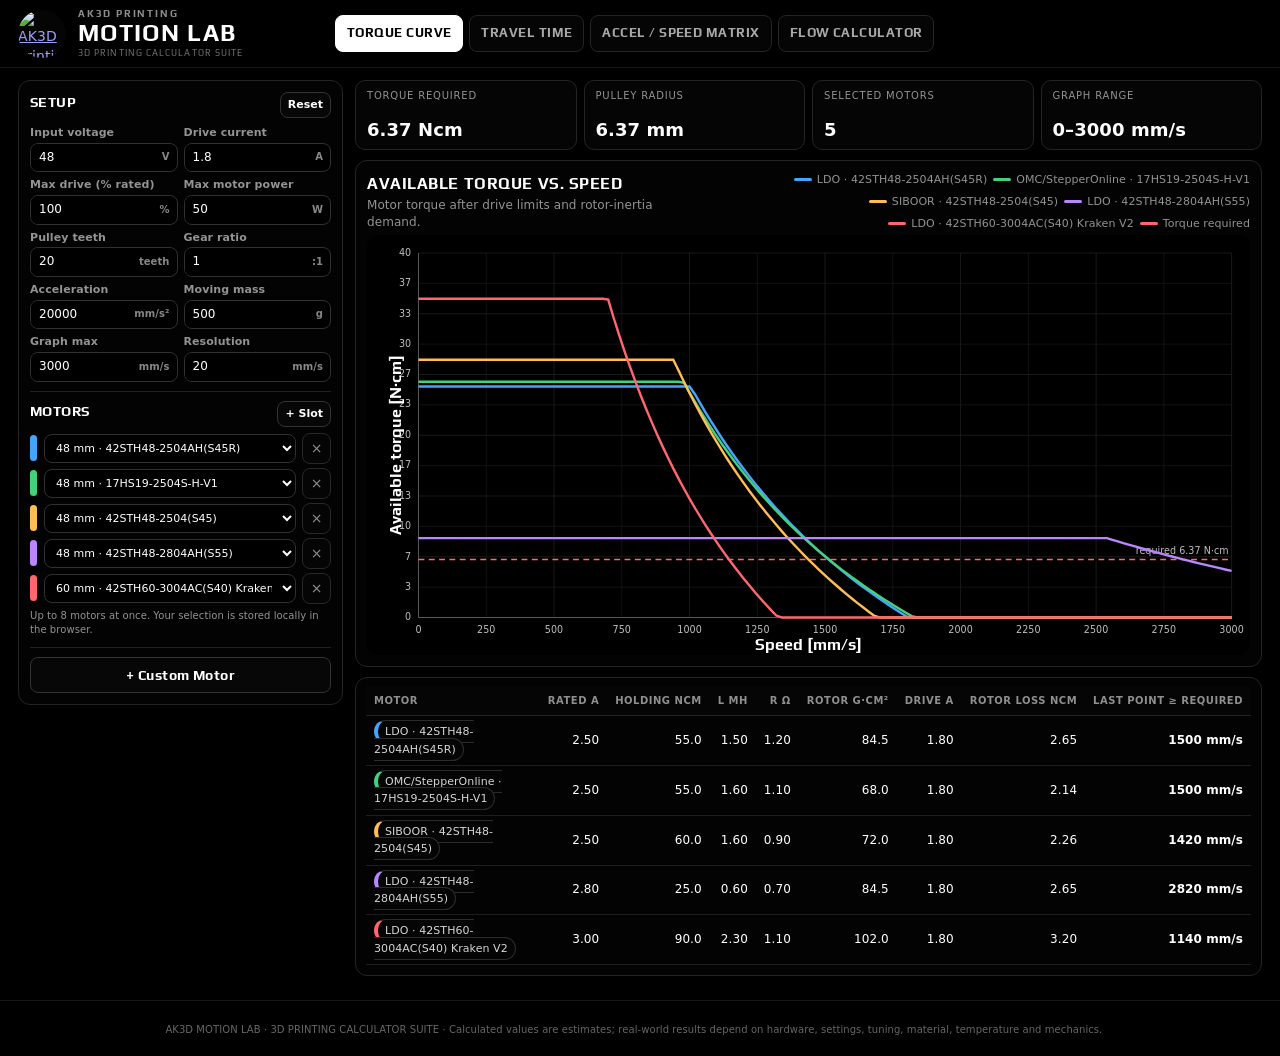
==== app.html @ 446c082b "Add development preview landing page" ====
<!doctype html>
<html lang="en">
<head>
  <meta charset="utf-8">
  <meta name="viewport" content="width=device-width,initial-scale=1">
  <meta name="color-scheme" content="dark">
  <meta name="description" content="AK3D Motion Lab – a 3D printing calculator suite for stepper torque, travel time, acceleration/speed margin and volumetric flow.">
  <title>AK3D Motion Lab · 3D Printing Calculator Suite</title>
  <link rel="stylesheet" href="styles.css">
  <link rel="stylesheet" href="flow.css">
  <script defer src="motors.js"></script>
  <script defer src="preload.js"></script>
  <script defer src="app.js"></script>
  <script defer src="community.js"></script>
  <script defer src="flow.js"></script>
</head>
<body>
  <header class="topbar">
    <a class="brandmark" href="https://github.com/Kamseder" target="_blank" rel="noopener" aria-label="AK3D Printing on GitHub">
      <img src="https://avatars.githubusercontent.com/u/147354500?v=4" alt="AK3D Printing logo">
    </a>
    <div class="brandtext">
      <span>AK3D PRINTING · CALCULATOR SUITE</span>
      <h1>Motion Lab</h1>
    </div>
    <nav class="tabs" aria-label="Motion Lab sections">
      <button class="tab active" data-tab="torque">Torque Curve</button>
      <button class="tab" data-tab="travel">Travel Time</button>
      <button class="tab" data-tab="matrix">Accel / Speed Matrix</button>
      <button class="tab" data-tab="flow">Flow Calculator</button>
    </nav>
  </header>

  <main class="page">
    <section id="tab-torque" class="tab-panel active">
      <div class="layout">
        <aside class="card sidebar">
          <div class="section-head"><h2>Setup</h2><button id="resetSetup" class="ghost small">Reset</button></div>
          <div class="field-grid">
            <label><span>Input voltage</span><div class="input-unit"><input id="voltage" type="number" value="48" step="1"><b>V</b></div></label>
            <label><span>Drive current</span><div class="input-unit"><input id="driveCurrent" type="number" value="1.8" step="0.1"><b>A</b></div></label>
            <label><span>Max drive</span><div class="input-unit"><input id="drivePercent" type="number" value="100" step="5"><b>%</b></div></label>
            <label><span>Max motor power</span><div class="input-unit"><input id="maxPower" type="number" value="50" step="5"><b>W</b></div></label>
            <label><span>Pulley</span><div class="input-unit"><input id="pulley" type="number" value="20" step="1"><b>T</b></div></label>
            <label><span>Gear ratio</span><div class="input-unit"><input id="gear" type="number" value="1" step="0.1"><b>:1</b></div></label>
            <label><span>Acceleration</span><div class="input-unit"><input id="accel" type="number" value="20000" step="1000"><b>mm/s²</b></div></label>
            <label><span>Moving mass</span><div class="input-unit"><input id="mass" type="number" value="500" step="10"><b>g</b></div></label>
            <label><span>Graph max</span><div class="input-unit"><input id="maxSpeed" type="number" value="3000" step="100"><b>mm/s</b></div></label>
            <label><span>Resolution</span><div class="input-unit"><input id="resolution" type="number" value="20" step="10"><b>mm/s</b></div></label>
          </div>

          <div class="divider"></div>
          <div class="section-head"><h2>Motors</h2><button id="addMotorSlot" class="ghost small">+ Slot</button></div>
          <div id="motorSlots" class="motor-slots"></div>
          <p class="hint">Up to 8 motors. Selections are stored locally in your browser.</p>

          <div class="divider"></div>
          <button id="customToggle" class="ghost full">+ Custom Motor</button>
          <div id="customMotor" class="custom-box hidden">
            <div class="field-grid compact">
              <label class="wide"><span>Name</span><input id="cName" placeholder="e.g. AK Test 2504"></label>
              <label><span>Rated current</span><input id="cCurrent" type="number" value="2.5" step="0.1"></label>
              <label><span>Holding torque N·cm</span><input id="cTorque" type="number" value="55" step="1"></label>
              <label><span>Inductance mH</span><input id="cInduct" type="number" value="1.5" step="0.1"></label>
              <label><span>Resistance Ω</span><input id="cRes" type="number" value="1.2" step="0.1"></label>
              <label><span>Rotor inertia g·cm²</span><input id="cInertia" type="number" value="80" step="1"></label>
              <label><span>Step angle °</span><input id="cStep" type="number" value="1.8" step="0.1"></label>
            </div>
            <button id="addCustom" class="primary full">Add custom motor</button>
          </div>
        </aside>

        <div class="content-stack">
          <div class="metrics">
            <div class="metric"><span>Torque required</span><strong id="metricTorque">–</strong></div>
            <div class="metric"><span>Pulley radius</span><strong id="metricRadius">–</strong></div>
            <div class="metric"><span>Selected motors</span><strong id="metricCount">–</strong></div>
            <div class="metric"><span>Graph range</span><strong id="metricRange">–</strong></div>
          </div>

          <section class="card chart-card">
            <div class="card-title-row">
              <div><h2>Available torque vs. speed</h2><p>Motor torque after drive limits and rotor-inertia demand.</p></div>
              <div id="legend" class="legend"></div>
            </div>
            <div class="chart-wrap"><svg id="torqueChart" viewBox="0 0 1200 560" preserveAspectRatio="none"></svg><div id="tooltip" class="tooltip"></div></div>
          </section>

          <details class="card table-card motor-details">
            <summary>Motor details</summary>
            <div class="table-scroll"><table><thead><tr><th>Motor</th><th>Rated A</th><th>Holding Ncm</th><th>L mH</th><th>R Ω</th><th>Rotor g·cm²</th><th>Drive A</th><th>Rotor loss Ncm</th><th>Last point ≥ required</th></tr></thead><tbody id="motorResults"></tbody></table></div>
          </details>
        </div>
      </div>
    </section>

    <section id="tab-travel" class="tab-panel">
      <div class="tool-grid travel-layout">
        <section class="card tool-card">
          <div class="card-title-row"><div><h2>Travel Time Calculator</h2><p>Rest-to-rest move: accelerate → cruise if possible → decelerate.</p></div></div>
          <div class="travel-top">
            <label><span>Travel distance</span><div class="input-unit"><input id="travelDistance" type="number" value="75" step="1"><b>mm</b></div></label>
            <div class="preset-row"><button data-distance="10">10</button><button data-distance="25">25</button><button data-distance="50">50</button><button data-distance="75" class="active">75</button><button data-distance="100">100</button><button data-distance="150">150</button></div>
          </div>
          <div id="travelProfiles" class="travel-profiles"></div>
          <button id="addTravelProfile" class="ghost">+ Profile</button>
        </section>

        <section class="card tool-card travel-results-card">
          <div class="card-title-row"><div><h2>Results</h2><p>Fastest profile is the baseline.</p></div></div>
          <div class="table-scroll"><table class="travel-results"><thead><tr><th>Profile</th><th>Time</th><th class="travel-hide">Type</th><th>Peak</th><th class="travel-hide">Vmax distance</th><th>Δ</th></tr></thead><tbody id="travelResults"></tbody></table></div>
          <div class="travel-explain" id="travelExplain"></div>
        </section>
      </div>
    </section>

    <section id="tab-matrix" class="tab-panel">
      <div class="tool-grid matrix-layout">
        <aside class="card tool-card matrix-controls">
          <div class="card-title-row"><div><h2>Accel / Speed Matrix</h2><p>Theoretical torque margin across a speed/acceleration grid.</p></div></div>
          <label><span>Matrix motor</span><select id="matrixMotor"></select></label>
          <div class="field-grid matrix-inputs">
            <label><span>Speed min</span><input id="matrixSpeedMin" type="number" value="500" step="100"></label>
            <label><span>Speed max</span><input id="matrixSpeedMax" type="number" value="1500" step="100"></label>
            <label><span>Speed step</span><input id="matrixSpeedStep" type="number" value="100" step="20"></label>
            <label><span>Accel min</span><input id="matrixAccelMin" type="number" value="30000" step="5000"></label>
            <label><span>Accel max</span><input id="matrixAccelMax" type="number" value="150000" step="5000"></label>
            <label><span>Accel step</span><input id="matrixAccelStep" type="number" value="10000" step="5000"></label>
          </div>
          <div class="matrix-legend"><span class="heat strong">+50%</span><span class="heat good">+20%</span><span class="heat tight">0…20%</span><span class="heat fail">FAIL</span></div>
          <p class="hint">Margin = available torque / required torque − 1. This is a simulation, not a guaranteed skip predictor.</p>
        </aside>

        <section class="card tool-card matrix-card">
          <div id="matrixSummary" class="matrix-summary"></div>
          <div id="matrixTable" class="matrix-scroll"></div>
        </section>
      </div>
    </section>

    <section id="tab-flow" class="tab-panel">
      <div class="flow-stack">
        <div class="metrics flow-metrics">
          <div class="metric"><span>Required flow</span><strong id="flowRequired">–</strong></div>
          <div class="metric"><span>Max speed @ flow limit</span><strong id="flowMaxSpeed">–</strong></div>
          <div class="metric"><span>Flow load</span><strong id="flowLoad">–</strong></div>
          <div class="metric"><span>Filament speed</span><strong id="flowFilamentSpeed">–</strong></div>
        </div>

        <div class="tool-grid flow-layout">
          <aside class="card tool-card flow-controls">
            <div class="card-title-row"><div><h2>Volumetric Flow Calculator</h2><p>Convert print speed to flow rate and your hotend flow limit back to maximum print speed.</p></div></div>

            <div class="field-grid">
              <label><span>Nozzle diameter</span><div class="input-unit"><input id="flowNozzle" type="number" value="0.4" step="0.05" min="0.1"><b>mm</b></div></label>
              <label><span>Line width</span><div class="input-unit"><input id="flowLineWidth" type="number" value="0.4" step="0.01" min="0.05"><b>mm</b></div></label>
              <label><span>Layer height</span><div class="input-unit"><input id="flowLayerHeight" type="number" value="0.20" step="0.01" min="0.01"><b>mm</b></div></label>
              <label><span>Print speed</span><div class="input-unit"><input id="flowSpeed" type="number" value="300" step="10" min="1"><b>mm/s</b></div></label>
              <label><span>Hotend max flow</span><div class="input-unit"><input id="flowMax" type="number" value="42.5" step="0.5" min="0.1"><b>mm³/s</b></div></label>
              <label><span>Filament diameter</span><div class="input-unit"><input id="flowFilament" type="number" value="1.75" step="0.01" min="0.5"><b>mm</b></div></label>
            </div>

            <div class="flow-presets">
              <span>Nozzle presets</span>
              <div class="flow-preset-row">
                <button data-flow-nozzle="0.2">0.2</button><button data-flow-nozzle="0.4">0.4</button><button data-flow-nozzle="0.5">0.5</button><button data-flow-nozzle="0.6">0.6</button><button data-flow-nozzle="0.8">0.8</button><button data-flow-nozzle="1.0">1.0</button>
              </div>
            </div>

            <div class="flow-presets">
              <span>Quick flow limits</span>
              <div class="flow-preset-row">
                <button data-flow-max="20">20</button><button data-flow-max="30">30</button><button data-flow-max="40">40</button><button data-flow-max="42.5">42.5</button><button data-flow-max="50">50</button><button data-flow-max="60">60</button>
              </div>
            </div>

            <div class="flow-actions">
              <button id="flowAutoWidth" class="ghost">Auto line width</button>
              <button id="flowUseMax" class="primary">Set speed to max flow</button>
              <button id="flowReset" class="ghost full-row">Reset flow calculator</button>
            </div>
          </aside>

          <section class="card tool-card flow-table-card">
            <div class="card-title-row"><div><h2>Flow headroom</h2><p>Current combination plus a layer-height speed reference at the entered hotend limit.</p></div></div>
            <div id="flowStatus" class="flow-status"></div>
            <div id="flowDetail" class="flow-detail"></div>
            <p id="flowWarnings" class="flow-warning"></p>
            <div class="table-scroll">
              <table>
                <thead><tr><th>Layer height</th><th>Flow @ current speed</th><th>Max speed @ flow limit</th><th>Flow load</th></tr></thead>
                <tbody id="flowTableBody"></tbody>
              </table>
            </div>
            <p class="hint">The calculator uses geometric extrusion volume. Real hotend limits still depend on material, temperature, nozzle geometry, heater power and acceptable extrusion quality.</p>
          </section>
        </div>
      </div>
    </section>
  </main>

  <footer><b>AK3D Motion Lab</b> · 3D Printing Calculator Suite · Real-world results may vary with hardware, tuning, material, temperature and mechanics.</footer>
</body>
</html>
---- styles.css ----
:root{--bg:#000;--panel:#080808;--panel2:#0d0d0d;--line:#282828;--line2:#3a3a3a;--text:#fff;--muted:#989898;--accent:#fff;--good:#43d17d;--warn:#ffbd54;--danger:#ff6670;--shadow:0 14px 40px rgba(0,0,0,.45)}
*{box-sizing:border-box}html{scroll-behavior:smooth;background:#000}body{margin:0;background:#000;color:var(--text);font:13px/1.38 Inter,ui-sans-serif,system-ui,-apple-system,BlinkMacSystemFont,"Segoe UI",sans-serif}button,input,select{font:inherit}button{cursor:pointer}
.topbar{max-width:1600px;min-height:68px;margin:auto;padding:9px 18px;display:flex;align-items:center;gap:12px;border-bottom:1px solid #181818}.brandmark{display:block;width:48px;height:48px;flex:0 0 48px;border-radius:50%;overflow:hidden;background:#050505}.brandmark img{display:block;width:100%;height:100%;object-fit:cover}.brandtext{min-width:210px}.brandtext span{display:block;color:#8d8d8d;font-size:9px;font-weight:800;letter-spacing:.18em;margin-bottom:1px}.brandtext h1{margin:0;color:#fff;font-size:20px;line-height:1.05;letter-spacing:-.025em}.tabs{margin-left:auto;display:flex;gap:6px;overflow:auto;padding:0}.tab{border:1px solid #303030;background:#050505;color:#aaa;padding:8px 11px;border-radius:8px;font-weight:750;white-space:nowrap}.tab:hover{color:#fff;border-color:#555}.tab.active{background:#fff;color:#000;border-color:#fff}
.page{max-width:1600px;margin:auto;padding:12px 18px 24px}.tab-panel{display:none}.tab-panel.active{display:block}.layout{display:grid;grid-template-columns:325px minmax(0,1fr);gap:12px}.content-stack{display:grid;gap:10px;min-width:0;align-content:start}.card{background:#070707;border:1px solid var(--line);border-radius:12px;box-shadow:var(--shadow)}.sidebar{padding:12px;position:sticky;top:8px;align-self:start;max-height:calc(100vh - 94px);overflow:auto}.section-head,.card-title-row{display:flex;align-items:flex-start;justify-content:space-between;gap:10px}.section-head h2,.card-title-row h2{margin:0;font-size:14px}.card-title-row p{margin:2px 0 0;color:var(--muted);font-size:10px}.field-grid{display:grid;grid-template-columns:1fr 1fr;gap:7px;margin-top:9px}.field-grid.compact{gap:7px}.field-grid .wide{grid-column:1/-1}label>span{display:block;color:#8f8f8f;font-size:10px;font-weight:650;margin-bottom:3px}input,select{width:100%;background:#000;color:#fff;border:1px solid #303030;border-radius:8px;padding:7px 8px;outline:none}input:focus,select:focus{border-color:#777;box-shadow:0 0 0 2px rgba(255,255,255,.08)}.input-unit{display:grid;grid-template-columns:1fr auto;align-items:center;border:1px solid #303030;border-radius:8px;background:#000;overflow:hidden}.input-unit:focus-within{border-color:#777;box-shadow:0 0 0 2px rgba(255,255,255,.08)}.input-unit input{border:0;border-radius:0;box-shadow:none!important;min-width:0}.input-unit b{color:#777;font-size:9px;padding-right:7px}.divider{height:1px;background:#222;margin:11px 0}.ghost,.primary{border:1px solid #383838;background:#0a0a0a;color:#fff;border-radius:8px;padding:7px 9px;font-weight:750}.ghost:hover{background:#151515}.primary{background:#fff;border-color:#fff;color:#000}.small{padding:4px 7px;font-size:10px}.full{width:100%}.motor-slots{display:grid;gap:5px;margin-top:7px}.motor-slot{display:grid;grid-template-columns:8px minmax(0,1fr) 29px;gap:6px;align-items:center}.motor-color{width:7px;height:26px;border-radius:4px}.motor-slot select{font-size:11px;min-width:0;padding:6px 7px}.remove-slot{border:1px solid #303030;background:#050505;color:#777;border-radius:8px;height:31px}.remove-slot:hover{color:var(--danger);border-color:#66333a}.hint{color:#777;font-size:10px;margin:6px 0 0}.custom-box{margin-top:7px;padding:8px;border:1px solid #222;border-radius:9px;background:#030303}.hidden{display:none!important}
.metrics{display:grid;grid-template-columns:repeat(4,minmax(0,1fr));gap:7px}.metric{background:#070707;border:1px solid #252525;border-radius:10px;padding:9px 11px}.metric span{color:#777;text-transform:uppercase;font-size:8px;letter-spacing:.08em}.metric strong{display:block;font-size:17px;margin-top:1px}.chart-card,.table-card,.tool-card{padding:11px}.legend{display:flex;gap:6px;flex-wrap:wrap;justify-content:flex-end;max-width:62%}.legend-item{display:inline-flex;align-items:center;gap:4px;color:#999;font-size:9px}.swatch{width:15px;height:3px;border-radius:4px}.chart-wrap{position:relative;margin-top:3px}.chart-wrap svg{display:block;width:100%;height:min(51vh,420px);min-height:335px}.chart-wrap svg text{fill:#bdbdbd}.gridline{stroke:#292929;stroke-width:1}.axis{stroke:#686868;stroke-width:1.1}.req{stroke:var(--danger);stroke-width:2;stroke-dasharray:8 6}.curve{fill:none;stroke-width:2.4;vector-effect:non-scaling-stroke}.hover-line{stroke:#aaa;stroke-width:1;stroke-dasharray:3 4;opacity:0}.tooltip{position:absolute;display:none;pointer-events:none;background:#050505;border:1px solid #444;border-radius:8px;padding:7px 9px;box-shadow:var(--shadow);font-size:11px;z-index:3;min-width:195px}.table-scroll,.matrix-scroll{overflow:auto;margin-top:7px}table{border-collapse:collapse;width:100%;min-width:0}th,td{padding:7px 8px;border-bottom:1px solid #222;text-align:right;white-space:nowrap}th:first-child,td:first-child{text-align:left}th{font-size:9px;text-transform:uppercase;letter-spacing:.05em;color:#777;background:#070707;position:sticky;top:0;z-index:1}td:first-child{white-space:normal}.badge{border:1px solid #333;background:#080808;border-radius:999px;padding:4px 7px;font-size:10px;color:#ccc}.motor-details{padding:0;overflow:hidden}.motor-details summary{cursor:pointer;list-style:none;padding:9px 11px;color:#aaa;font-size:10px;font-weight:750;text-transform:uppercase;letter-spacing:.08em}.motor-details summary::-webkit-details-marker{display:none}.motor-details summary:before{content:"+";display:inline-block;width:16px;color:#fff}.motor-details[open] summary:before{content:"−"}.motor-details .table-scroll{margin:0;border-top:1px solid #222}.motor-details table{min-width:850px}
.tool-grid{display:grid;grid-template-columns:minmax(0,1.05fr) minmax(0,.95fr);gap:12px}.travel-top{display:flex;align-items:end;gap:10px;flex-wrap:wrap;margin-top:9px}.travel-top label{min-width:150px}.preset-row{display:flex;gap:4px;flex-wrap:wrap}.preset-row button{border:1px solid #333;background:#050505;color:#999;border-radius:7px;padding:6px 8px}.preset-row button.active{color:#000;background:#fff;border-color:#fff}.travel-profiles{display:grid;gap:6px;margin:10px 0}.travel-profile{display:grid;grid-template-columns:8px minmax(95px,1.1fr) .8fr 1fr 30px;gap:6px;align-items:end}.travel-profile .motor-color{height:30px}.travel-explain{margin-top:9px;padding:9px;border:1px solid #252525;background:#030303;border-radius:8px;color:#888;font-size:10px}.travel-explain b{color:#fff}.travel-results-card .table-scroll{overflow:visible}.travel-results{table-layout:fixed}.travel-results th,.travel-results td{padding:8px 6px}.travel-results th:nth-child(1),.travel-results td:nth-child(1){width:38%}.travel-results th:nth-child(2),.travel-results td:nth-child(2){width:22%}.travel-results th:nth-child(4),.travel-results td:nth-child(4){width:24%}.travel-results th:nth-child(6),.travel-results td:nth-child(6){width:16%}.travel-results th:nth-child(3),.travel-results td:nth-child(3),.travel-results th:nth-child(5),.travel-results td:nth-child(5){display:none}
.matrix-layout{grid-template-columns:300px minmax(0,1fr)}.matrix-controls{align-self:start;position:sticky;top:8px}.matrix-inputs{margin-top:9px}.matrix-legend{display:flex;gap:5px;flex-wrap:wrap;margin-top:10px}.heat{border-radius:6px;padding:3px 6px;font-size:9px;font-weight:800}.heat.strong,.cell-strong{background:rgba(67,209,125,.24);color:#93f2b4}.heat.good,.cell-good{background:rgba(68,165,255,.20);color:#a6d6ff}.heat.tight,.cell-tight{background:rgba(255,189,84,.20);color:#ffd287}.heat.fail,.cell-fail{background:rgba(255,102,112,.20);color:#ff9da4}.matrix-card{min-width:0}.matrix-summary{display:flex;gap:5px;flex-wrap:wrap}.summary-chip{border:1px solid #292929;border-radius:8px;padding:5px 7px;background:#030303;color:#888;font-size:9px}.summary-chip b{color:#fff}.matrix-table{min-width:max-content}.matrix-table th,.matrix-table td{text-align:center;min-width:68px;padding:6px 6px}.matrix-table th:first-child{position:sticky;left:0;z-index:3;background:#070707}.matrix-table td:first-child{position:sticky;left:0;background:#070707;z-index:2;font-weight:800}.matrix-table td{font-size:10px}.matrix-table td small{display:block;opacity:.72;margin-top:1px}.passmark{font-weight:900}footer{max-width:1600px;margin:auto;padding:0 18px 18px;color:#666;font-size:9px}footer b{color:#aaa}
@media(max-width:1050px){.topbar{flex-wrap:wrap}.tabs{width:100%;margin-left:60px}.layout,.tool-grid,.matrix-layout{grid-template-columns:1fr}.sidebar,.matrix-controls{position:static;max-height:none}.legend{max-width:100%;justify-content:flex-start}.metrics{grid-template-columns:repeat(4,1fr)}.chart-wrap svg{height:400px}.travel-results-card .table-scroll{overflow:auto}}
@media(max-width:650px){.topbar{padding:8px 10px}.brandmark{width:42px;height:42px;flex-basis:42px}.brandtext{min-width:0}.brandtext h1{font-size:16px}.tabs{margin-left:0;width:100%}.tab{padding:7px 8px;font-size:11px}.page{padding:9px 10px 20px}.field-grid{grid-template-columns:1fr 1fr}.metrics{grid-template-columns:1fr 1fr}.travel-profile{grid-template-columns:8px 1fr 1fr}.travel-profile .profile-name{grid-column:2/4}.travel-profile .remove-travel{grid-column:4}.chart-wrap svg{height:350px;min-height:300px}.card-title-row{flex-direction:column}.legend{justify-content:flex-start}.matrix-table th,.matrix-table td{min-width:62px;padding:6px 5px}.travel-results th,.travel-results td{font-size:9px;padding:7px 4px}}
---- flow.css ----
.flow-stack{display:grid;gap:10px}.flow-layout{grid-template-columns:330px minmax(0,1fr)}.flow-controls{align-self:start;position:sticky;top:8px}.flow-presets{margin-top:10px}.flow-presets>span{display:block;color:#777;font-size:9px;font-weight:800;text-transform:uppercase;letter-spacing:.07em;margin-bottom:5px}.flow-preset-row{display:flex;gap:5px;flex-wrap:wrap}.flow-preset-row button{border:1px solid #333;background:#050505;color:#999;border-radius:7px;padding:6px 8px;font-size:10px}.flow-preset-row button:hover{color:#fff;border-color:#555}.flow-preset-row button.active{background:#fff;border-color:#fff;color:#000}.flow-actions{display:grid;grid-template-columns:1fr 1fr;gap:6px;margin-top:10px}.flow-actions .full-row{grid-column:1/-1}.flow-status{border:1px solid #2b2b2b;border-radius:10px;padding:12px 14px;margin-top:10px;display:flex;gap:7px;align-items:baseline;flex-wrap:wrap}.flow-status b{font-size:15px}.flow-status span{font-size:10px;opacity:.82}.flow-status.flow-strong{background:rgba(67,209,125,.24);border-color:rgba(67,209,125,.34);color:#93f2b4}.flow-status.flow-good{background:rgba(68,165,255,.20);border-color:rgba(68,165,255,.32);color:#a6d6ff}.flow-status.flow-tight{background:rgba(255,189,84,.20);border-color:rgba(255,189,84,.32);color:#ffd287}.flow-status.flow-fail{background:rgba(255,102,112,.20);border-color:rgba(255,102,112,.32);color:#ff9da4}.flow-detail{margin-top:9px;padding:9px;border:1px solid #252525;background:#030303;border-radius:8px;color:#888;font-size:10px}.flow-detail b{color:#fff}.flow-warning{min-height:14px;margin:6px 0 0;color:#ffbd54;font-size:10px}.flow-table-card{min-width:0}.flow-table-card table{min-width:520px}.flow-table-card tr.flow-strong td{background:rgba(67,209,125,.24);color:#93f2b4}.flow-table-card tr.flow-good td{background:rgba(68,165,255,.20);color:#a6d6ff}.flow-table-card tr.flow-tight td{background:rgba(255,189,84,.20);color:#ffd287}.flow-table-card tr.flow-fail td{background:rgba(255,102,112,.20);color:#ff9da4}.flow-table-card tr.current-row td{box-shadow:inset 0 1px #777,inset 0 -1px #777}.flow-table-card tr.current-row td:first-child{box-shadow:inset 2px 0 #fff,inset 0 1px #777,inset 0 -1px #777}.flow-table-card th:nth-child(n+2),.flow-table-card td:nth-child(n+2){text-align:right}@media(max-width:1050px){.flow-layout{grid-template-columns:1fr}.flow-controls{position:static}.flow-metrics{grid-template-columns:repeat(4,1fr)}}@media(max-width:650px){.flow-metrics{grid-template-columns:1fr 1fr}.flow-actions{grid-template-columns:1fr}.flow-actions .full-row{grid-column:auto}}
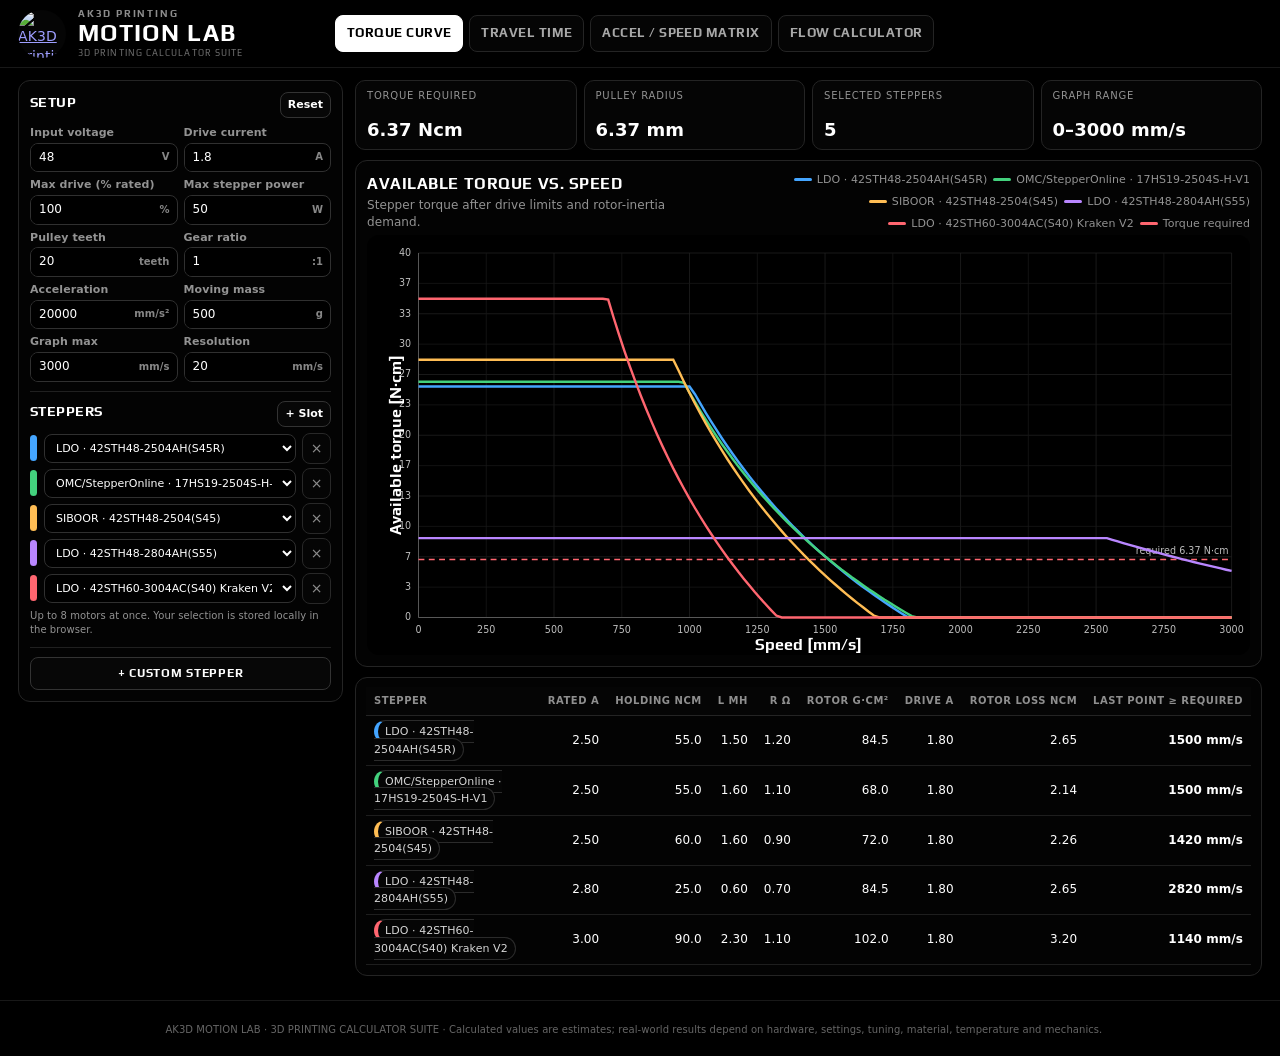
==== commit ac2e1800: "Use stepper wording throughout the Motion Lab UI" ====
--- a/app.html
+++ b/app.html
@@ -40,7 +40,7 @@
             <label><span>Input voltage</span><div class="input-unit"><input id="voltage" type="number" value="48" step="1"><b>V</b></div></label>
             <label><span>Drive current</span><div class="input-unit"><input id="driveCurrent" type="number" value="1.8" step="0.1"><b>A</b></div></label>
             <label><span>Max drive</span><div class="input-unit"><input id="drivePercent" type="number" value="100" step="5"><b>%</b></div></label>
-            <label><span>Max motor power</span><div class="input-unit"><input id="maxPower" type="number" value="50" step="5"><b>W</b></div></label>
+            <label><span>Max stepper power</span><div class="input-unit"><input id="maxPower" type="number" value="50" step="5"><b>W</b></div></label>
             <label><span>Pulley</span><div class="input-unit"><input id="pulley" type="number" value="20" step="1"><b>T</b></div></label>
             <label><span>Gear ratio</span><div class="input-unit"><input id="gear" type="number" value="1" step="0.1"><b>:1</b></div></label>
             <label><span>Acceleration</span><div class="input-unit"><input id="accel" type="number" value="20000" step="1000"><b>mm/s²</b></div></label>
@@ -50,12 +50,12 @@
           </div>
 
           <div class="divider"></div>
-          <div class="section-head"><h2>Motors</h2><button id="addMotorSlot" class="ghost small">+ Slot</button></div>
+          <div class="section-head"><h2>Steppers</h2><button id="addMotorSlot" class="ghost small">+ Slot</button></div>
           <div id="motorSlots" class="motor-slots"></div>
-          <p class="hint">Up to 8 motors. Selections are stored locally in your browser.</p>
+          <p class="hint">Up to 8 steppers. Selections are stored locally in your browser.</p>
 
           <div class="divider"></div>
-          <button id="customToggle" class="ghost full">+ Custom Motor</button>
+          <button id="customToggle" class="ghost full">+ Custom Stepper</button>
           <div id="customMotor" class="custom-box hidden">
             <div class="field-grid compact">
               <label class="wide"><span>Name</span><input id="cName" placeholder="e.g. AK Test 2504"></label>
@@ -66,7 +66,7 @@
               <label><span>Rotor inertia g·cm²</span><input id="cInertia" type="number" value="80" step="1"></label>
               <label><span>Step angle °</span><input id="cStep" type="number" value="1.8" step="0.1"></label>
             </div>
-            <button id="addCustom" class="primary full">Add custom motor</button>
+            <button id="addCustom" class="primary full">Add custom stepper</button>
           </div>
         </aside>
 
@@ -74,21 +74,21 @@
           <div class="metrics">
             <div class="metric"><span>Torque required</span><strong id="metricTorque">–</strong></div>
             <div class="metric"><span>Pulley radius</span><strong id="metricRadius">–</strong></div>
-            <div class="metric"><span>Selected motors</span><strong id="metricCount">–</strong></div>
+            <div class="metric"><span>Selected steppers</span><strong id="metricCount">–</strong></div>
             <div class="metric"><span>Graph range</span><strong id="metricRange">–</strong></div>
           </div>
 
           <section class="card chart-card">
             <div class="card-title-row">
-              <div><h2>Available torque vs. speed</h2><p>Motor torque after drive limits and rotor-inertia demand.</p></div>
+              <div><h2>Available torque vs. speed</h2><p>Stepper torque after drive limits and rotor-inertia demand.</p></div>
               <div id="legend" class="legend"></div>
             </div>
             <div class="chart-wrap"><svg id="torqueChart" viewBox="0 0 1200 560" preserveAspectRatio="none"></svg><div id="tooltip" class="tooltip"></div></div>
           </section>
 
           <details class="card table-card motor-details">
-            <summary>Motor details</summary>
-            <div class="table-scroll"><table><thead><tr><th>Motor</th><th>Rated A</th><th>Holding Ncm</th><th>L mH</th><th>R Ω</th><th>Rotor g·cm²</th><th>Drive A</th><th>Rotor loss Ncm</th><th>Last point ≥ required</th></tr></thead><tbody id="motorResults"></tbody></table></div>
+            <summary>Stepper details</summary>
+            <div class="table-scroll"><table><thead><tr><th>Stepper</th><th>Rated A</th><th>Holding Ncm</th><th>L mH</th><th>R Ω</th><th>Rotor g·cm²</th><th>Drive A</th><th>Rotor loss Ncm</th><th>Last point ≥ required</th></tr></thead><tbody id="motorResults"></tbody></table></div>
           </details>
         </div>
       </div>
@@ -118,7 +118,7 @@
       <div class="tool-grid matrix-layout">
         <aside class="card tool-card matrix-controls">
           <div class="card-title-row"><div><h2>Accel / Speed Matrix</h2><p>Theoretical torque margin across a speed/acceleration grid.</p></div></div>
-          <label><span>Matrix motor</span><select id="matrixMotor"></select></label>
+          <label><span>Matrix stepper</span><select id="matrixMotor"></select></label>
           <div class="field-grid matrix-inputs">
             <label><span>Speed min</span><input id="matrixSpeedMin" type="number" value="500" step="100"></label>
             <label><span>Speed max</span><input id="matrixSpeedMax" type="number" value="1500" step="100"></label>
@@ -201,4 +201,4 @@
 
   <footer><b>AK3D Motion Lab</b> · 3D Printing Calculator Suite · Real-world results may vary with hardware, tuning, material, temperature and mechanics.</footer>
 </body>
-</html>+</html>
